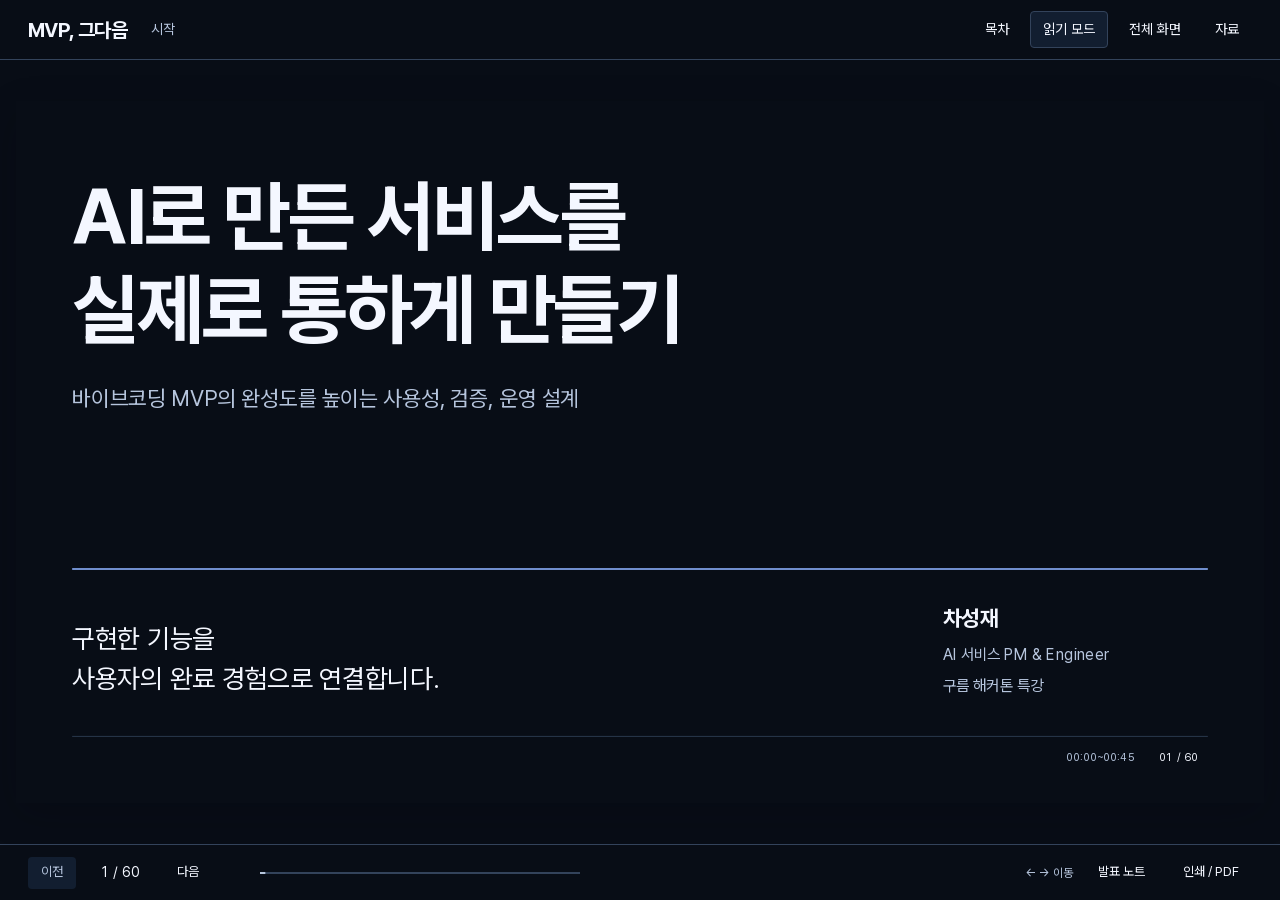
==== goorm-mvp-lecture.html @ 8d25f008 "Publish the redesigned 60-slide goorm MVP lecture" ====
<!doctype html><html lang="ko"><head><meta charset="utf-8"><meta name="viewport" content="width=device-width, initial-scale=1"><meta name="description" content="구름 해커톤 특강. 바이브코딩 MVP의 사용성, 검증, 운영 완성도를 높이는 60장 HTML 강의 자료."><meta name="theme-color" content="#080d16"><title>MVP, 그다음 | 구름 해커톤 특강</title><style>/* Hallmark · shape: app screen · genre: editorial · theme: brand · redesign: full
 * paper: ink and cool white · accent: cobalt · display: Pretendard · body: Pretendard
 * nav: presentation controls · signature: sixty slide teaching sequence · states: selection, empty, error, results
 * axes: dark/grotesk-heavy/cool · posture: Committed · contrast: pending · v2.0.0 */
/* Hallmark · pre-emit critique: content preserved; large Korean type and contrast define the reading order */
/* Hallmark · dismissed 40 · The dark body is surrounding canvas; all text lives on locally themed slides or controls with explicit foregrounds. */
/* Hallmark · answered F6 · State example headings and paragraphs contain explanatory Korean prose, not numeric columns. */
/* Hallmark · answered F24 · The TOC boundary separates the overlay from a dark slide; its shadow is only elevation. */
/* Hallmark · waive 49b · Inline bibliography links and repository names are content, not buttons · Full source titles in this lecture wrap to remain readable at phone widths. */
/* Hallmark · waive 71 · Independent slide examples contain their own hierarchy and explanatory captions · The lecture reproduces product states and source examples whose headings are not consecutive editorial sections. */
@font-face{font-family:Lecture;src:url('[data-uri]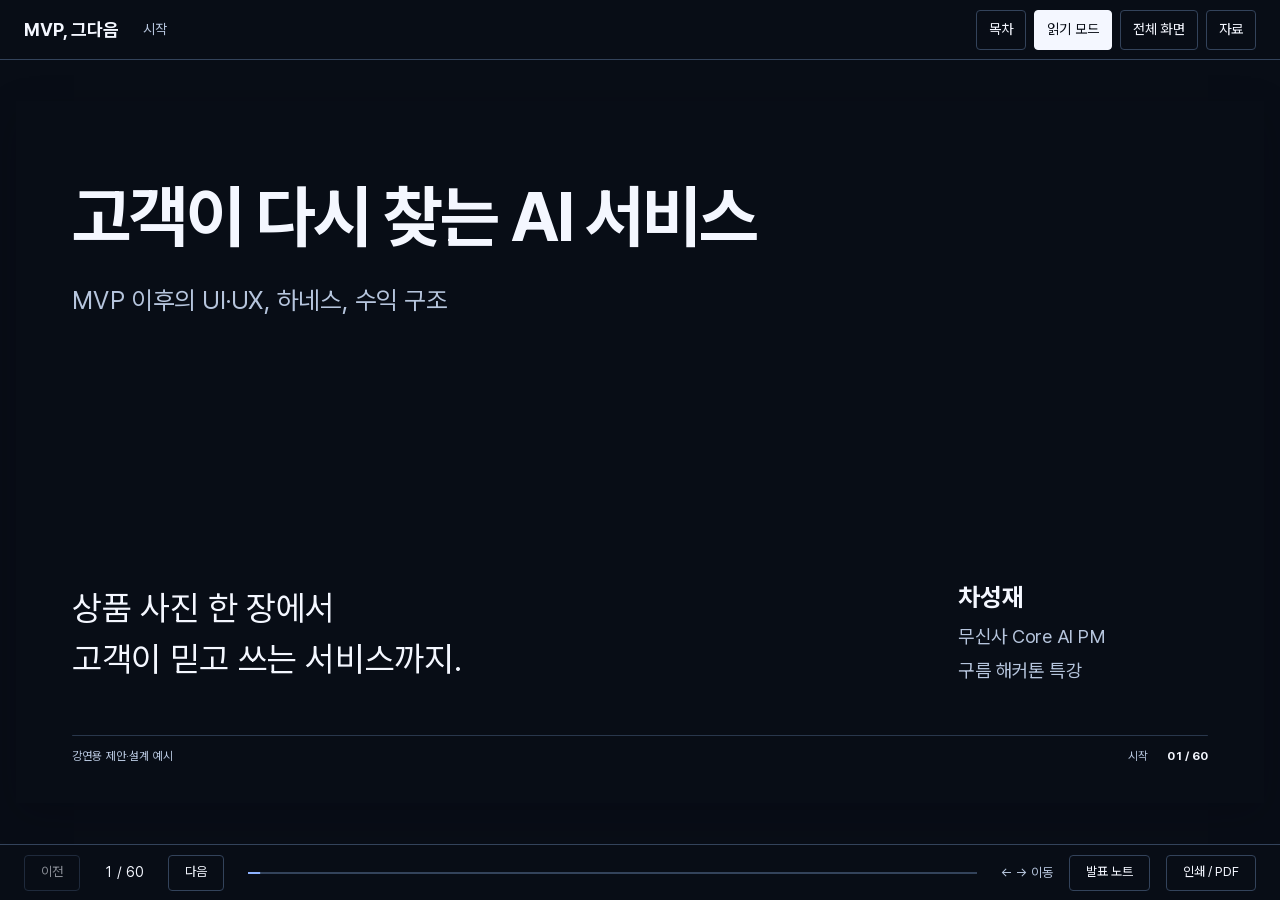
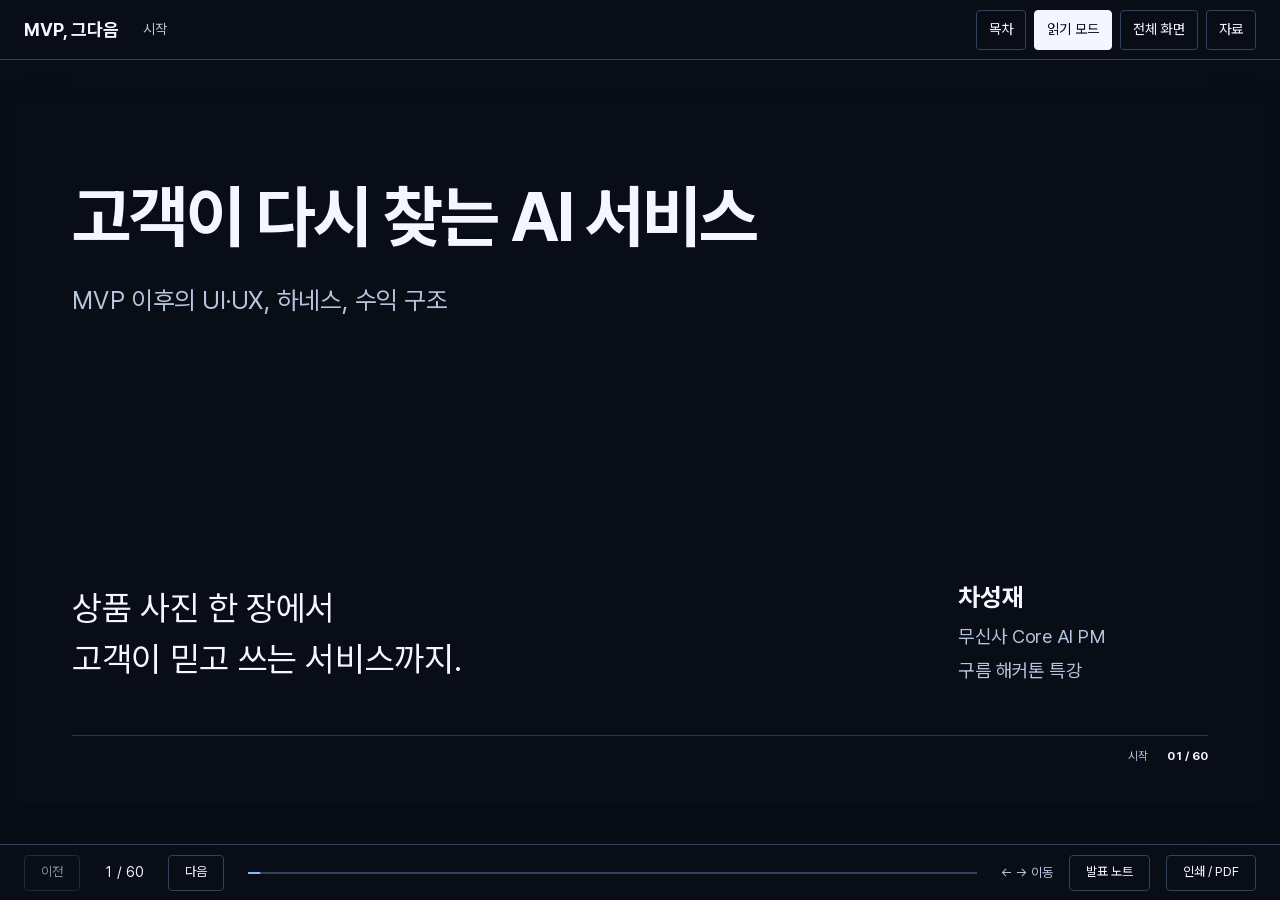
